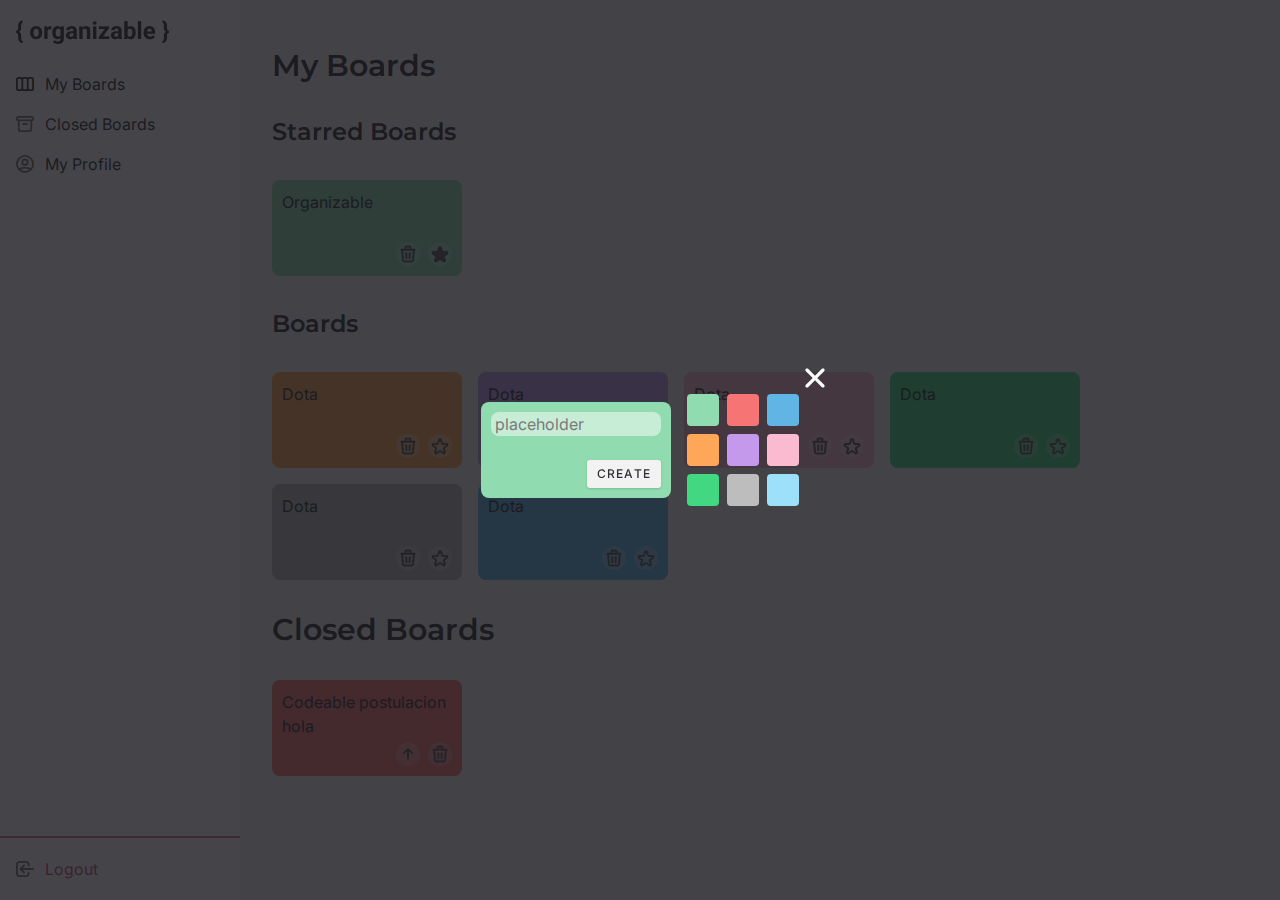
==== templates/create-board.html @ 692d863d "New board form CSS + template" ====
<!DOCTYPE html>
<html lang="en">
<head>
    <meta charset="UTF-8">
    <meta http-equiv="X-UA-Compatible" content="IE=edge">
    <meta name="viewport" content="width=device-width, initial-scale=1.0">
    <title>Document</title>
    <link rel="stylesheet" href="/css/style.css" />
</head>
<body>
    <main class="main-body">
        <div class="board-edit-view">
            <div class="popup">
                <form class="board-form__container">
                    <div class="board-card bg-green-100">
                        <div class="board__input-container ">
                            <input
                                type="text"
                                placeholder="placeholder"
                                class="input__content"
                                id="input-1"
                                name="input-1"
                                required
                            />
                        </div>
                        <div class="board-card__footer">
                            <button type="submit" class="button button--sm button--subtle">Create</button>
                        </div>
                    </div>
                    <div class="palette__options">
                        <div class="color-option bg-green-100"></div>
                        <div class="color-option bg-melon"></div>
                        <div class="color-option bg-blue"></div>
                        <div class="color-option bg-orange"></div>
                        <div class="color-option bg-violet"></div>
                        <div class="color-option bg-pink"></div>
                        <div class="color-option bg-green-200"></div>
                        <div class="color-option bg-gray"></div>
                        <div class="color-option bg-cyan"></div>
                    </div>
                </form>
                <img class="close" src="/assets/icons/close-white.svg" alt="close icon">
            </div>
        </div>
        <aside class="aside">
            <div>
                <div class="logo-container">
                    <img src="/assets/images/logo.png" alt="organizable-logo" class="logo">
                </div>
                <ul>
                    <li data-value="notes" class="option">
                        <img src="/assets/icons/boards.svg" alt="boards-icon" class="icon">
                        <span href="#notes">My Boards</span>
                    </li>
                    <li data-value="trash" class="option">
                        <img src="/assets/icons/box.svg" alt="box-icon" class="icon">
                        <span href="#trash">Closed Boards</span></li>
                    <li data-value="trash" class="option">
                        <img src="/assets/icons/user.svg" alt="user-icon" class="icon">
                        <span href="#trash">My Profile</span>
                    </li>
                </ul>
            </div>
            <div class="option option-exit">
                <img src="/assets/icons/exit.svg" alt="user-icon" class="icon">
                <span class="primary-500">Logout</span>
            </div>
        </aside>
        <div id="main-content">
            <div class="content bg-gray-100">
                <h1 class="heading">My Boards</h1>
                <h2 class="heading heading--sm">Starred Boards</h2>
                <div class="board-cards">
                    <div class="board-card bg-green-100">
                        <span>Organizable</span>
                        <div class="board-card__footer">
                            <div class="board-card__button">
                                <svg width="16" height="18" viewBox="0 0 16 18" fill="none" xmlns="http://www.w3.org/2000/svg">
                                    <path d="M13.8333 4.83333L13.1105 14.9521C13.0482 15.8243 12.3225 16.5 11.4481 16.5H4.55178C3.67739 16.5 2.95165 15.8243 2.88935 14.9521L2.16659 4.83333M6.33325 8.16667V13.1667M9.66658 8.16667V13.1667M10.4999 4.83333V2.33333C10.4999 1.8731 10.1268 1.5 9.66658 1.5H6.33325C5.87301 1.5 5.49992 1.8731 5.49992 2.33333V4.83333M1.33325 4.83333H14.6666" stroke="#5C5C5C" stroke-width="2" stroke-linecap="round" stroke-linejoin="round"/>
                                </svg>
                            </div>
                            <div class="board-card__button active">
                                <svg width="18" height="17" viewBox="0 0 18 17" fill="none" xmlns="http://www.w3.org/2000/svg">
                                    <path d="M8.04896 1.92664C8.34833 1.00537 9.65167 1.00538 9.95105 1.92664L11.0208 5.21864C11.1547 5.63063 11.5386 5.90957 11.9718 5.90958L15.4333 5.90971C16.402 5.90975 16.8047 7.1493 16.0211 7.71871L13.2208 9.75341C12.8703 10.008 12.7237 10.4594 12.8575 10.8714L13.927 14.1635C14.2263 15.0847 13.1719 15.8508 12.3882 15.2815L9.58775 13.247C9.23728 12.9924 8.76272 12.9924 8.41225 13.247L5.61179 15.2815C4.82809 15.8508 3.77367 15.0847 4.07297 14.1635L5.14249 10.8714C5.27634 10.4594 5.1297 10.008 4.77924 9.75341L1.97894 7.71871C1.19528 7.1493 1.59804 5.90975 2.56672 5.90971L6.02818 5.90958C6.46137 5.90957 6.8453 5.63063 6.97918 5.21864L8.04896 1.92664Z" fill="#none" stroke="#5C5C5C" stroke-width="2"/>
                                </svg>
                            </div>
                        </div>
                    </div>
                </div>
                <h2 class="heading heading--sm">Boards</h2>
                <div class="board-cards">
                    <div class="board-card bg-orange">
                        <span>Dota</span>
                        <div class="board-card__footer">
                            <div class="board-card__button">
                                <svg width="16" height="18" viewBox="0 0 16 18" fill="none" xmlns="http://www.w3.org/2000/svg">
                                    <path d="M13.8333 4.83333L13.1105 14.9521C13.0482 15.8243 12.3225 16.5 11.4481 16.5H4.55178C3.67739 16.5 2.95165 15.8243 2.88935 14.9521L2.16659 4.83333M6.33325 8.16667V13.1667M9.66658 8.16667V13.1667M10.4999 4.83333V2.33333C10.4999 1.8731 10.1268 1.5 9.66658 1.5H6.33325C5.87301 1.5 5.49992 1.8731 5.49992 2.33333V4.83333M1.33325 4.83333H14.6666" stroke="#5C5C5C" stroke-width="2" stroke-linecap="round" stroke-linejoin="round"/>
                                </svg>
                            </div>
                            <div class="board-card__button">
                                <svg width="18" height="17" viewBox="0 0 18 17" fill="none" xmlns="http://www.w3.org/2000/svg">
                                    <path d="M8.04896 1.92664C8.34833 1.00537 9.65167 1.00538 9.95105 1.92664L11.0208 5.21864C11.1547 5.63063 11.5386 5.90957 11.9718 5.90958L15.4333 5.90971C16.402 5.90975 16.8047 7.1493 16.0211 7.71871L13.2208 9.75341C12.8703 10.008 12.7237 10.4594 12.8575 10.8714L13.927 14.1635C14.2263 15.0847 13.1719 15.8508 12.3882 15.2815L9.58775 13.247C9.23728 12.9924 8.76272 12.9924 8.41225 13.247L5.61179 15.2815C4.82809 15.8508 3.77367 15.0847 4.07297 14.1635L5.14249 10.8714C5.27634 10.4594 5.1297 10.008 4.77924 9.75341L1.97894 7.71871C1.19528 7.1493 1.59804 5.90975 2.56672 5.90971L6.02818 5.90958C6.46137 5.90957 6.8453 5.63063 6.97918 5.21864L8.04896 1.92664Z" fill="#none" stroke="#5C5C5C" stroke-width="2"/>
                                </svg>
                            </div>
                        </div>
                    </div>
                    <div class="board-card bg-violet">
                        <span>Dota</span>
                        <div class="board-card__footer">
                            <div class="board-card__button">
                                <svg width="16" height="18" viewBox="0 0 16 18" fill="none" xmlns="http://www.w3.org/2000/svg">
                                    <path d="M13.8333 4.83333L13.1105 14.9521C13.0482 15.8243 12.3225 16.5 11.4481 16.5H4.55178C3.67739 16.5 2.95165 15.8243 2.88935 14.9521L2.16659 4.83333M6.33325 8.16667V13.1667M9.66658 8.16667V13.1667M10.4999 4.83333V2.33333C10.4999 1.8731 10.1268 1.5 9.66658 1.5H6.33325C5.87301 1.5 5.49992 1.8731 5.49992 2.33333V4.83333M1.33325 4.83333H14.6666" stroke="#5C5C5C" stroke-width="2" stroke-linecap="round" stroke-linejoin="round"/>
                                </svg>
                            </div>
                            <div class="board-card__button">
                                <svg width="18" height="17" viewBox="0 0 18 17" fill="none" xmlns="http://www.w3.org/2000/svg">
                                    <path d="M8.04896 1.92664C8.34833 1.00537 9.65167 1.00538 9.95105 1.92664L11.0208 5.21864C11.1547 5.63063 11.5386 5.90957 11.9718 5.90958L15.4333 5.90971C16.402 5.90975 16.8047 7.1493 16.0211 7.71871L13.2208 9.75341C12.8703 10.008 12.7237 10.4594 12.8575 10.8714L13.927 14.1635C14.2263 15.0847 13.1719 15.8508 12.3882 15.2815L9.58775 13.247C9.23728 12.9924 8.76272 12.9924 8.41225 13.247L5.61179 15.2815C4.82809 15.8508 3.77367 15.0847 4.07297 14.1635L5.14249 10.8714C5.27634 10.4594 5.1297 10.008 4.77924 9.75341L1.97894 7.71871C1.19528 7.1493 1.59804 5.90975 2.56672 5.90971L6.02818 5.90958C6.46137 5.90957 6.8453 5.63063 6.97918 5.21864L8.04896 1.92664Z" fill="#none" stroke="#5C5C5C" stroke-width="2"/>
                                </svg>
                            </div>
                        </div>
                    </div>
                    <div class="board-card bg-pink">
                        <span>Dota</span>
                        <div class="board-card__footer">
                            <div class="board-card__button">
                                <svg width="16" height="18" viewBox="0 0 16 18" fill="none" xmlns="http://www.w3.org/2000/svg">
                                    <path d="M13.8333 4.83333L13.1105 14.9521C13.0482 15.8243 12.3225 16.5 11.4481 16.5H4.55178C3.67739 16.5 2.95165 15.8243 2.88935 14.9521L2.16659 4.83333M6.33325 8.16667V13.1667M9.66658 8.16667V13.1667M10.4999 4.83333V2.33333C10.4999 1.8731 10.1268 1.5 9.66658 1.5H6.33325C5.87301 1.5 5.49992 1.8731 5.49992 2.33333V4.83333M1.33325 4.83333H14.6666" stroke="#5C5C5C" stroke-width="2" stroke-linecap="round" stroke-linejoin="round"/>
                                </svg>
                            </div>
                            <div class="board-card__button">
                                <svg width="18" height="17" viewBox="0 0 18 17" fill="none" xmlns="http://www.w3.org/2000/svg">
                                    <path d="M8.04896 1.92664C8.34833 1.00537 9.65167 1.00538 9.95105 1.92664L11.0208 5.21864C11.1547 5.63063 11.5386 5.90957 11.9718 5.90958L15.4333 5.90971C16.402 5.90975 16.8047 7.1493 16.0211 7.71871L13.2208 9.75341C12.8703 10.008 12.7237 10.4594 12.8575 10.8714L13.927 14.1635C14.2263 15.0847 13.1719 15.8508 12.3882 15.2815L9.58775 13.247C9.23728 12.9924 8.76272 12.9924 8.41225 13.247L5.61179 15.2815C4.82809 15.8508 3.77367 15.0847 4.07297 14.1635L5.14249 10.8714C5.27634 10.4594 5.1297 10.008 4.77924 9.75341L1.97894 7.71871C1.19528 7.1493 1.59804 5.90975 2.56672 5.90971L6.02818 5.90958C6.46137 5.90957 6.8453 5.63063 6.97918 5.21864L8.04896 1.92664Z" fill="#none" stroke="#5C5C5C" stroke-width="2"/>
                                </svg>
                            </div>
                        </div>
                    </div>
                    <div class="board-card bg-green-200">
                        <span>Dota</span>
                        <div class="board-card__footer">
                            <div class="board-card__button">
                                <svg width="16" height="18" viewBox="0 0 16 18" fill="none" xmlns="http://www.w3.org/2000/svg">
                                    <path d="M13.8333 4.83333L13.1105 14.9521C13.0482 15.8243 12.3225 16.5 11.4481 16.5H4.55178C3.67739 16.5 2.95165 15.8243 2.88935 14.9521L2.16659 4.83333M6.33325 8.16667V13.1667M9.66658 8.16667V13.1667M10.4999 4.83333V2.33333C10.4999 1.8731 10.1268 1.5 9.66658 1.5H6.33325C5.87301 1.5 5.49992 1.8731 5.49992 2.33333V4.83333M1.33325 4.83333H14.6666" stroke="#5C5C5C" stroke-width="2" stroke-linecap="round" stroke-linejoin="round"/>
                                </svg>
                            </div>
                            <div class="board-card__button">
                                <svg width="18" height="17" viewBox="0 0 18 17" fill="none" xmlns="http://www.w3.org/2000/svg">
                                    <path d="M8.04896 1.92664C8.34833 1.00537 9.65167 1.00538 9.95105 1.92664L11.0208 5.21864C11.1547 5.63063 11.5386 5.90957 11.9718 5.90958L15.4333 5.90971C16.402 5.90975 16.8047 7.1493 16.0211 7.71871L13.2208 9.75341C12.8703 10.008 12.7237 10.4594 12.8575 10.8714L13.927 14.1635C14.2263 15.0847 13.1719 15.8508 12.3882 15.2815L9.58775 13.247C9.23728 12.9924 8.76272 12.9924 8.41225 13.247L5.61179 15.2815C4.82809 15.8508 3.77367 15.0847 4.07297 14.1635L5.14249 10.8714C5.27634 10.4594 5.1297 10.008 4.77924 9.75341L1.97894 7.71871C1.19528 7.1493 1.59804 5.90975 2.56672 5.90971L6.02818 5.90958C6.46137 5.90957 6.8453 5.63063 6.97918 5.21864L8.04896 1.92664Z" fill="#none" stroke="#5C5C5C" stroke-width="2"/>
                                </svg>
                            </div>
                        </div>
                    </div>
                    <div class="board-card bg-gray">
                        <span>Dota</span>
                        <div class="board-card__footer">
                            <div class="board-card__button">
                                <svg width="16" height="18" viewBox="0 0 16 18" fill="none" xmlns="http://www.w3.org/2000/svg">
                                    <path d="M13.8333 4.83333L13.1105 14.9521C13.0482 15.8243 12.3225 16.5 11.4481 16.5H4.55178C3.67739 16.5 2.95165 15.8243 2.88935 14.9521L2.16659 4.83333M6.33325 8.16667V13.1667M9.66658 8.16667V13.1667M10.4999 4.83333V2.33333C10.4999 1.8731 10.1268 1.5 9.66658 1.5H6.33325C5.87301 1.5 5.49992 1.8731 5.49992 2.33333V4.83333M1.33325 4.83333H14.6666" stroke="#5C5C5C" stroke-width="2" stroke-linecap="round" stroke-linejoin="round"/>
                                </svg>
                            </div>
                            <div class="board-card__button">
                                <svg width="18" height="17" viewBox="0 0 18 17" fill="none" xmlns="http://www.w3.org/2000/svg">
                                    <path d="M8.04896 1.92664C8.34833 1.00537 9.65167 1.00538 9.95105 1.92664L11.0208 5.21864C11.1547 5.63063 11.5386 5.90957 11.9718 5.90958L15.4333 5.90971C16.402 5.90975 16.8047 7.1493 16.0211 7.71871L13.2208 9.75341C12.8703 10.008 12.7237 10.4594 12.8575 10.8714L13.927 14.1635C14.2263 15.0847 13.1719 15.8508 12.3882 15.2815L9.58775 13.247C9.23728 12.9924 8.76272 12.9924 8.41225 13.247L5.61179 15.2815C4.82809 15.8508 3.77367 15.0847 4.07297 14.1635L5.14249 10.8714C5.27634 10.4594 5.1297 10.008 4.77924 9.75341L1.97894 7.71871C1.19528 7.1493 1.59804 5.90975 2.56672 5.90971L6.02818 5.90958C6.46137 5.90957 6.8453 5.63063 6.97918 5.21864L8.04896 1.92664Z" fill="#none" stroke="#5C5C5C" stroke-width="2"/>
                                </svg>
                            </div>
                        </div>
                    </div>
                    <div class="board-card bg-blue">
                        <span>Dota</span>
                        <div class="board-card__footer">
                            <div class="board-card__button">
                                <svg width="16" height="18" viewBox="0 0 16 18" fill="none" xmlns="http://www.w3.org/2000/svg">
                                    <path d="M13.8333 4.83333L13.1105 14.9521C13.0482 15.8243 12.3225 16.5 11.4481 16.5H4.55178C3.67739 16.5 2.95165 15.8243 2.88935 14.9521L2.16659 4.83333M6.33325 8.16667V13.1667M9.66658 8.16667V13.1667M10.4999 4.83333V2.33333C10.4999 1.8731 10.1268 1.5 9.66658 1.5H6.33325C5.87301 1.5 5.49992 1.8731 5.49992 2.33333V4.83333M1.33325 4.83333H14.6666" stroke="#5C5C5C" stroke-width="2" stroke-linecap="round" stroke-linejoin="round"/>
                                </svg>
                            </div>
                            <div class="board-card__button">
                                <svg width="18" height="17" viewBox="0 0 18 17" fill="none" xmlns="http://www.w3.org/2000/svg">
                                    <path d="M8.04896 1.92664C8.34833 1.00537 9.65167 1.00538 9.95105 1.92664L11.0208 5.21864C11.1547 5.63063 11.5386 5.90957 11.9718 5.90958L15.4333 5.90971C16.402 5.90975 16.8047 7.1493 16.0211 7.71871L13.2208 9.75341C12.8703 10.008 12.7237 10.4594 12.8575 10.8714L13.927 14.1635C14.2263 15.0847 13.1719 15.8508 12.3882 15.2815L9.58775 13.247C9.23728 12.9924 8.76272 12.9924 8.41225 13.247L5.61179 15.2815C4.82809 15.8508 3.77367 15.0847 4.07297 14.1635L5.14249 10.8714C5.27634 10.4594 5.1297 10.008 4.77924 9.75341L1.97894 7.71871C1.19528 7.1493 1.59804 5.90975 2.56672 5.90971L6.02818 5.90958C6.46137 5.90957 6.8453 5.63063 6.97918 5.21864L8.04896 1.92664Z" fill="#none" stroke="#5C5C5C" stroke-width="2"/>
                                </svg>
                            </div>
                        </div>
                    </div>
                </div>
                <h1 class="heading">Closed Boards</h1>
                    <div class="board-card bg-melon">
                        <span>Codeable postulacion hola</span>
                        <div class="board-card__footer">
                            <div class="board-card__button">
                                <svg width="10" height="12" viewBox="0 0 10 12" fill="none" xmlns="http://www.w3.org/2000/svg">
                                    <path d="M1.35564 5.35296L3.65146 3.06001L4.50479 2.20775V3.41379V10.9998C4.50479 11.1322 4.55745 11.2593 4.65138 11.3531C4.74534 11.447 4.8729 11.4998 5.00604 11.4998C5.13919 11.4998 5.26675 11.447 5.3607 11.3531C5.45464 11.2593 5.5073 11.1322 5.5073 10.9998V3.41379V2.20775L6.36063 3.06001L8.65292 5.34943C8.74713 5.43901 8.8727 5.48861 9.00311 5.48748C9.13473 5.48634 9.26052 5.4336 9.35341 5.34083C9.44627 5.24808 9.49884 5.12274 9.49998 4.99184C9.50111 4.86214 9.45166 4.73703 9.36201 4.64298L5.36065 0.646614C5.2667 0.552809 5.13916 0.5 5.00604 0.5C4.87293 0.5 4.74539 0.552809 4.65144 0.646614L0.646539 4.64651C0.646521 4.64653 0.646503 4.64654 0.646485 4.64656C0.552617 4.74037 0.5 4.86743 0.5 4.99979C0.5 5.13212 0.552597 5.25916 0.646432 5.35296H1.35564ZM1.35564 5.35296C1.35563 5.35298 1.35561 5.35299 1.35559 5.35301M1.35564 5.35296L1.35559 5.35301M1.35559 5.35301C1.26164 5.44678 1.13413 5.49957 1.00104 5.49957M1.35559 5.35301L1.00104 5.49957M1.00104 5.49957C0.867973 5.49957 0.74048 5.4468 0.646539 5.35307L1.00104 5.49957Z" fill="#303036" stroke="#5C5C5C"/>
                                </svg>
                            </div>
                            <div class="board-card__button">
                                <svg width="16" height="18" viewBox="0 0 16 18" fill="none" xmlns="http://www.w3.org/2000/svg">
                                    <path d="M13.8333 4.83333L13.1105 14.9521C13.0482 15.8243 12.3225 16.5 11.4481 16.5H4.55178C3.67739 16.5 2.95165 15.8243 2.88935 14.9521L2.16659 4.83333M6.33325 8.16667V13.1667M9.66658 8.16667V13.1667M10.4999 4.83333V2.33333C10.4999 1.8731 10.1268 1.5 9.66658 1.5H6.33325C5.87301 1.5 5.49992 1.8731 5.49992 2.33333V4.83333M1.33325 4.83333H14.6666" stroke="#5C5C5C" stroke-width="2" stroke-linecap="round" stroke-linejoin="round"/>
                                </svg>
                            </div>
                        </div>
                    </div>
                </div>
        </div>
      </main>
</body>
</html>
---- css/style.css ----
@import url("./global.css");
@import url("./components/button.css");
@import url("./components/input.css");
@import url("./components/sidebar.css");
@import url("./components/boards-content.css");
@import url("./components/board-todos.css");
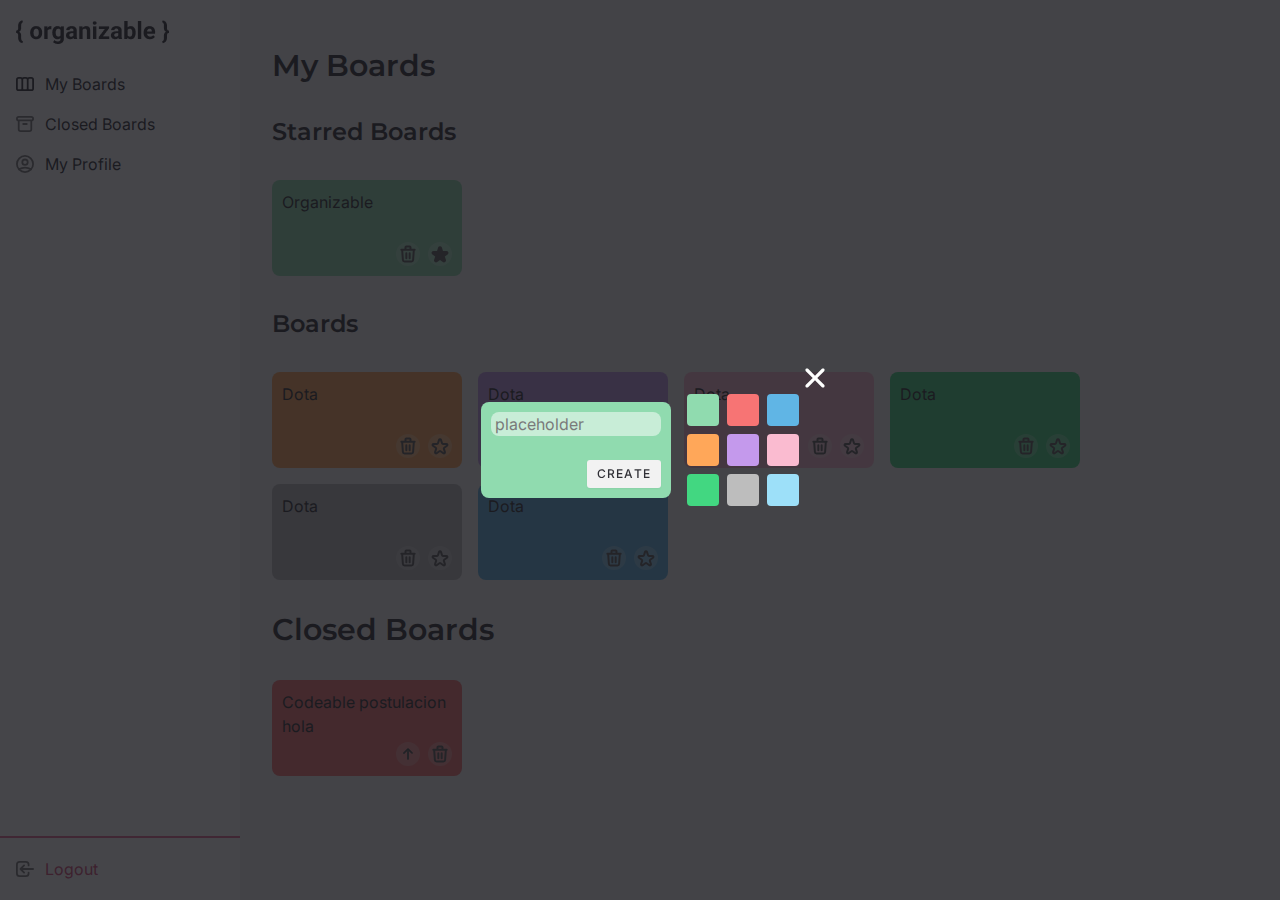
==== commit 6dc868c6: "Board todos CSS templates" ====
--- a/templates/create-board.html
+++ b/templates/create-board.html
@@ -9,6 +9,7 @@
 </head>
 <body>
     <main class="main-body">
+        <!-- here begins the pop up template -->
         <div class="board-edit-view">
             <div class="popup">
                 <form class="board-form__container">
@@ -42,6 +43,7 @@
                 <img class="close" src="/assets/icons/close-white.svg" alt="close icon">
             </div>
         </div>
+        <!-- here ends the pop up template -->
         <aside class="aside">
             <div>
                 <div class="logo-container">
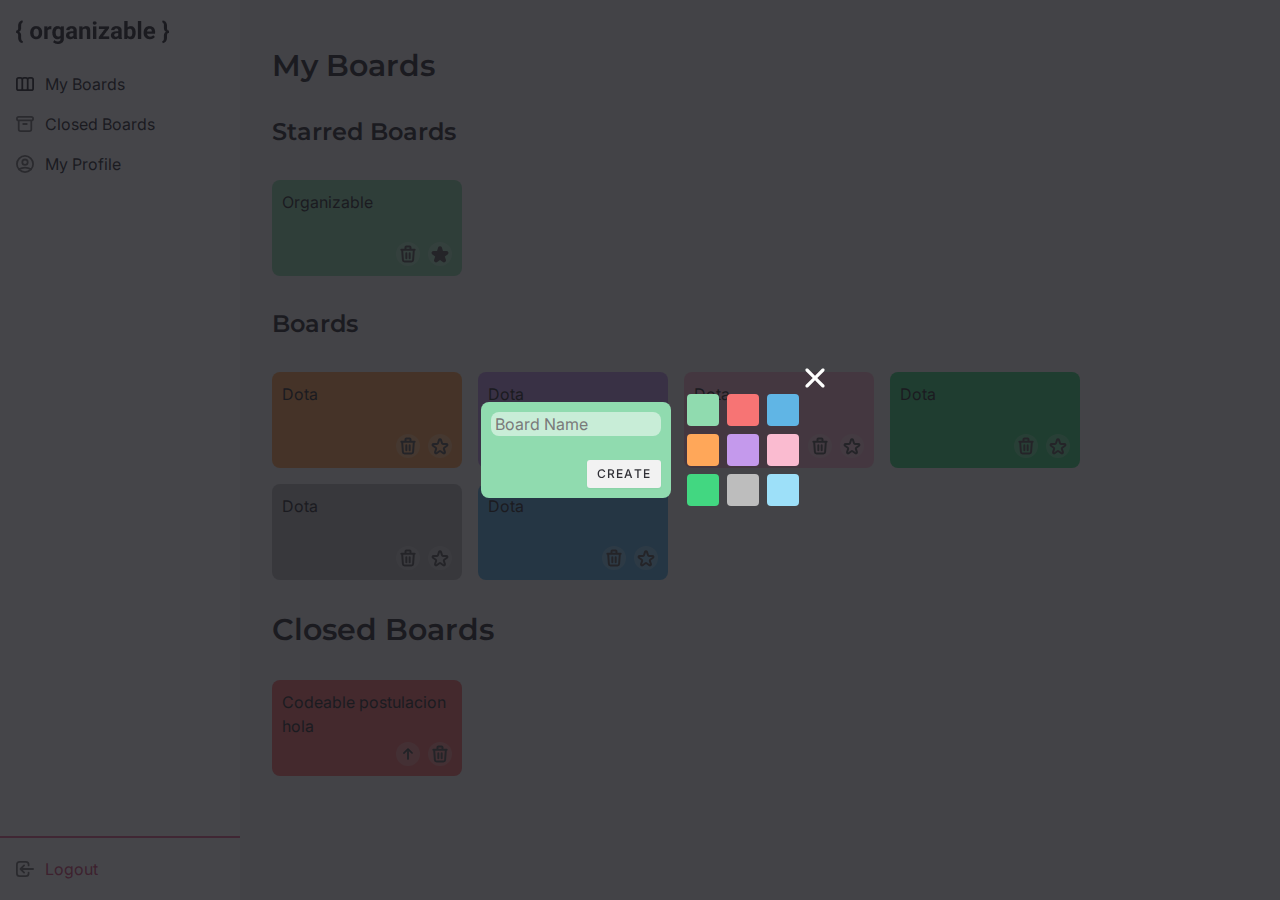
==== commit 5d2587d0: "Select color in new board corrections" ====
--- a/templates/create-board.html
+++ b/templates/create-board.html
@@ -17,10 +17,10 @@
                         <div class="board__input-container ">
                             <input
                                 type="text"
-                                placeholder="placeholder"
+                                placeholder="Board Name"
                                 class="input__content"
-                                id="input-1"
-                                name="input-1"
+                                id="name"
+                                name="name"
                                 required
                             />
                         </div>
@@ -29,15 +29,15 @@
                         </div>
                     </div>
                     <div class="palette__options">
-                        <div class="color-option bg-green-100"></div>
-                        <div class="color-option bg-melon"></div>
-                        <div class="color-option bg-blue"></div>
-                        <div class="color-option bg-orange"></div>
-                        <div class="color-option bg-violet"></div>
-                        <div class="color-option bg-pink"></div>
-                        <div class="color-option bg-green-200"></div>
-                        <div class="color-option bg-gray"></div>
-                        <div class="color-option bg-cyan"></div>
+                        <input type="radio" name="color" value="lime" class="bg-green-100">
+                        <input type="radio" name="color" value="inferno" class="bg-melon">
+                        <input type="radio" name="color" value="blue" class="bg-blue">
+                        <input type="radio" name="color" value="orange" class="bg-orange">
+                        <input type="radio" name="color" value="violet" class="bg-violet">
+                        <input type="radio" name="color" value="pink" class="bg-pink">
+                        <input type="radio" name="color" value="green" class="bg-green-200">
+                        <input type="radio" name="color" value="gray" class="bg-gray">
+                        <input type="radio" name="color" value="sky" class="bg-cyan">
                     </div>
                 </form>
                 <img class="close" src="/assets/icons/close-white.svg" alt="close icon">
